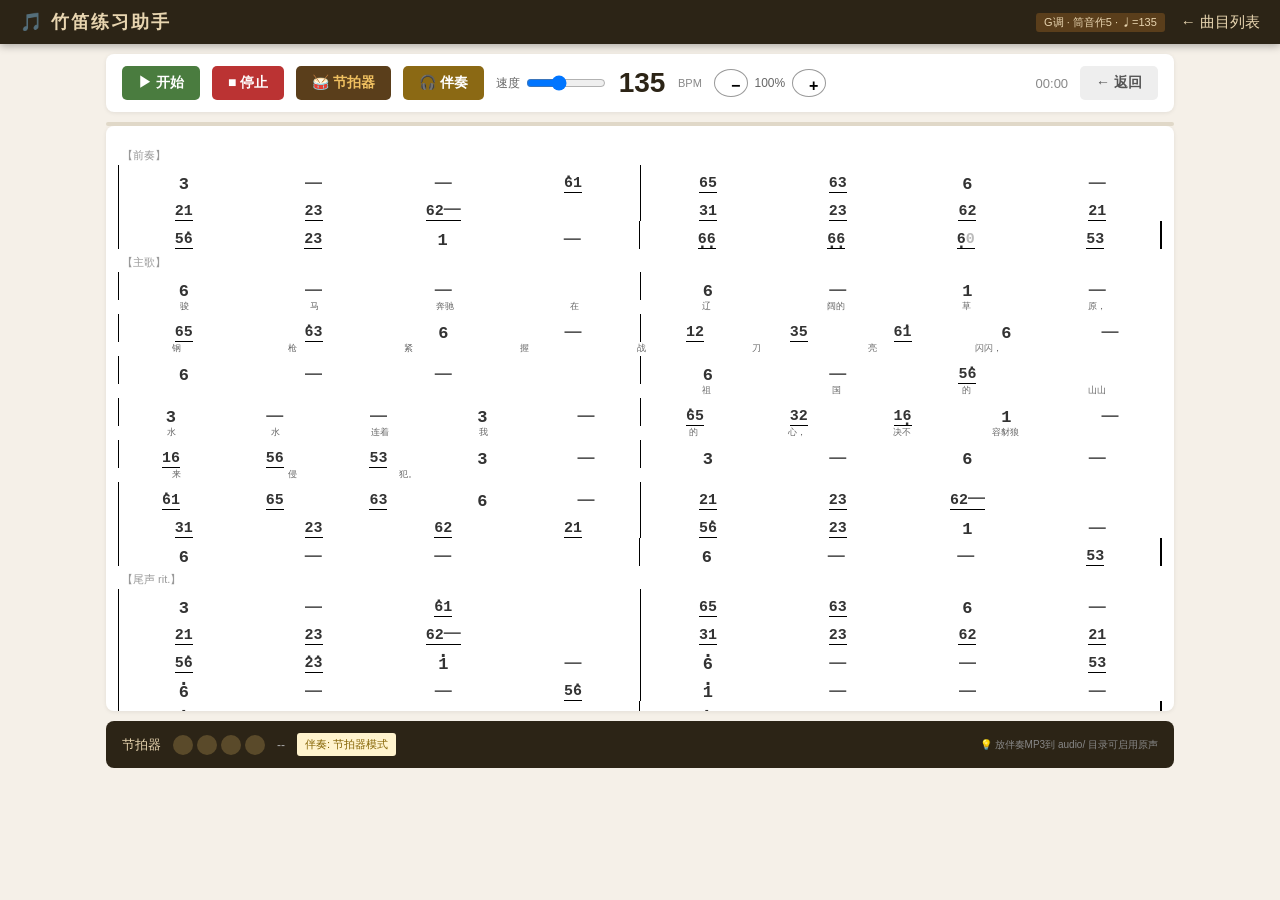
==== player.html @ 66eef307 "Add player.html" ====
<!DOCTYPE html>
<html lang="zh-CN">
<head>
<meta charset="UTF-8">
<meta name="viewport" content="width=device-width,initial-scale=1.0">
<title>竹笛练习 - 曲谱播放</title>
<link rel="stylesheet" href="css/style.css">
</head>
<body>

<nav class="nav">
  <span class="brand">🎵 竹笛练习助手</span>
  <span class="tag" id="navTag">G调 · 筒音作5</span>
  <a href="index.html">← 曲目列表</a>
</nav>

<div class="player-page">

  <!-- 控制栏 -->
  <div class="ctrl-bar">
    <button class="btn-play" id="btnPlay" onclick="togglePlay()">▶ 开始</button>
    <button class="btn-stop" id="btnStop" onclick="stopAll()">■ 停止</button>
    <button class="btn-metro" id="btnMetroOnly" onclick="toggleMetroOnly()">🥁 节拍器</button>
    <button class="btn-accomp" id="btnAccomp" onclick="toggleAccomp()">🎧 伴奏</button>

    <div class="ctrl-group">
      <label>速度</label>
      <input type="range" id="bpmSlider" min="30" max="300" value="135" oninput="changeBpm(this.value)">
      <span class="bpm-display" id="bpmDisplay">135</span>
      <span style="font-size:11px;color:#888;">BPM</span>
    </div>

    <div class="zoom-ctrl">
      <button onclick="zoomOut()">−</button><span class="zoom-val" id="zoomVal">100%</span><button onclick="zoomIn()">+</button>
    </div>

    <span class="time-info" id="timeInfo">00:00</span>

    <button class="btn-back" onclick="window.location.href='index.html'">← 返回</button>
  </div>

  <!-- 进度条 -->
  <div class="progress-bar" id="progressBar" onclick="seekProgress(event)">
    <div class="progress-fill" id="progressFill" style="width:0%"></div>
  </div>

  <!-- 曲谱区域 -->
  <div class="score-wrap" id="scoreWrap">
    <div class="score-inner" id="scoreInner"></div>
  </div>

  <!-- 节拍器指示灯 -->
  <div class="metro-panel" id="metroPanel">
    <span style="font-size:13px;">节拍器</span>
    <div class="leds" id="leds">
      <span class="led"></span><span class="led"></span>
      <span class="led"></span><span class="led"></span>
    </div>
    <span id="beatCounter" style="font-size:12px;color:#aaa;">--</span>
    <span id="accompStatus" class="accomp-status none">伴奏: 节拍器模式</span>
    <span style="font-size:10px;color:#888;margin-left:auto;">💡 放伴奏MP3到 audio/ 目录可启用原声</span>
  </div>

</div>

<script src="js/songs.js"></script>
<script src="js/jianpu.js"></script>
<script src="js/metronome.js"></script>
<script src="js/player.js"></script>

<script>
// ====== 初始化 ======
const params = new URLSearchParams(window.location.search);
const songIdx = parseInt(params.get('s')) || 0;
const song = SONGS[songIdx];

document.title = song.title + ' - 竹笛练习';
document.getElementById('bpmSlider').value = song.tempo;
document.getElementById('bpmDisplay').textContent = song.tempo;

// 初始化三大模块
const renderer = new JianpuRenderer('scoreInner');
const metro = new Metronome();
const player = new AccompanimentPlayer();
player.init(metro);
player.tempo = song.tempo;

// 渲染曲谱
renderer.render(song);
const totalBeats = renderer.getTotalBeats(song);
player.totalBeats = totalBeats;

// ====== 节拍器指示灯 ======
const leds = document.querySelectorAll('#leds .led');
const beatsPerBar = song.timeSig[0];
// 只显示需要的LED数
leds.forEach((led, i) => { if (i >= beatsPerBar) led.style.display = 'none'; });

function updateLeds(beatInBar) {
  leds.forEach((led, i) => {
    led.classList.remove('on', 'accent');
    if (i === beatInBar) {
      led.classList.add('on');
      if (i === 0) led.classList.add('accent');
    }
  });
}

// ====== 节拍器回调 → 光标 + LED ======
metro.onBeat = (globalBeat, beatInBar, barNum) => {
  if (globalBeat < 0 || globalBeat >= totalBeats) return;
  renderer.highlightBeat(globalBeat);
  updateLeds(beatInBar);
  document.getElementById('beatCounter').textContent =
    '第' + (barNum + 1) + '小节 · 第' + (beatInBar + 1) + '拍';

  // 更新进度条
  const pct = ((globalBeat / totalBeats) * 100).toFixed(1);
  document.getElementById('progressFill').style.width = pct + '%';

  // 自动滚动（每隔一定拍数）
  if (globalBeat % (beatsPerBar * 2) === 0) {
    renderer.scrollToBeat(globalBeat);
  }
};

// ====== 播放器时间回调 ======
player.onTimeUpdate = (elapsed, beat, timeStr) => {
  document.getElementById('timeInfo').textContent = timeStr;
};

// ====== 控制函数 ======
let playState = 'stopped'; // 'stopped' | 'metronome' | 'accompaniment'

function togglePlay() {
  const btn = document.getElementById('btnPlay');
  if (playState === 'stopped') {
    // 开始播放
    metro.init();
    playState = 'metronome';
    player.mode = 'metronome';
    player.start({ tempo: song.tempo, totalBeats, mode: 'metronome' });
    btn.textContent = '⏸ 暂停';
    btn.className = 'btn-stop';
    document.getElementById('accompStatus').textContent = '伴奏: 节拍器模式';
    document.getElementById('accompStatus').className = 'accomp-status none';
  } else {
    // 暂停
    player.stop();
    playState = 'stopped';
    btn.textContent = '▶ 开始';
    btn.className = 'btn-play';
    updateLeds(-1);
    document.getElementById('beatCounter').textContent = '--';
  }
}

function stopAll() {
  player.stop();
  metro.reset();
  playState = 'stopped';
  document.getElementById('btnPlay').textContent = '▶ 开始';
  document.getElementById('btnPlay').className = 'btn-play';
  renderer.highlightBeat(-1);
  updateLeds(-1);
  document.getElementById('beatCounter').textContent = '--';
  document.getElementById('progressFill').style.width = '0%';
  document.getElementById('timeInfo').textContent = '00:00';
}

function toggleMetroOnly() {
  if (playState !== 'metronome') {
    stopAll();
    metro.init();
    playState = 'metronome';
    player.mode = 'metronome';
    player.start({ tempo: song.tempo, totalBeats, mode: 'metronome' });
    document.getElementById('btnPlay').textContent = '⏸ 暂停';
    document.getElementById('btnPlay').className = 'btn-stop';
    document.getElementById('accompStatus').textContent = '伴奏: 节拍器模式';
    document.getElementById('accompStatus').className = 'accomp-status none';
  }
}

async function toggleAccomp() {
  // 尝试加载伴奏文件
  const accompUrl = 'audio/' + song.id + '.mp3';
  const btn = document.getElementById('btnAccomp');

  if (playState === 'accompaniment') {
    stopAll();
    document.getElementById('accompStatus').textContent = '伴奏: 已停止';
    document.getElementById('accompStatus').className = 'accomp-status none';
    return;
  }

  btn.textContent = '🎧 加载中...';
  const loaded = await player.loadAudio(accompUrl);

  if (loaded) {
    stopAll();
    playState = 'accompaniment';
    player.mode = 'accompaniment';
    player.start({ tempo: song.tempo, totalBeats, mode: 'accompaniment' });
    document.getElementById('btnPlay').textContent = '⏸ 暂停';
    document.getElementById('btnPlay').className = 'btn-stop';
    document.getElementById('accompStatus').textContent = '伴奏: ✅ 原声伴奏';
    document.getElementById('accompStatus').className = 'accomp-status ok';
  } else {
    // 降级到节拍器
    btn.textContent = '🎧 伴奏';
    document.getElementById('accompStatus').textContent = '伴奏: ⚠ 未找到文件，用节拍器';
    document.getElementById('accompStatus').className = 'accomp-status none';
    if (playState === 'stopped') toggleMetroOnly();
  }
}

function changeBpm(val) {
  const bpm = parseInt(val);
  document.getElementById('bpmDisplay').textContent = bpm;
  song.tempo = bpm;
  if (metro) metro.setBpm(bpm);
  if (player) {
    player.tempo = bpm;
    player.totalBeats = totalBeats;
  }
}

function zoomIn() {
  const current = renderer.scale;
  renderer.setScale(Math.min(2.0, current + 0.1));
  document.getElementById('zoomVal').textContent = Math.round(renderer.scale * 100) + '%';
}

function zoomOut() {
  const current = renderer.scale;
  renderer.setScale(Math.max(0.5, current - 0.1));
  document.getElementById('zoomVal').textContent = Math.round(renderer.scale * 100) + '%';
}

function seekProgress(e) {
  const bar = document.getElementById('progressBar');
  const rect = bar.getBoundingClientRect();
  const pct = (e.clientX - rect.left) / rect.width;
  const targetBeat = Math.floor(pct * totalBeats);
  player.seekTo(targetBeat);
  document.getElementById('progressFill').style.width = (pct * 100).toFixed(1) + '%';
}

// ====== 键盘快捷键 ======
document.addEventListener('keydown', e => {
  switch(e.code) {
    case 'Space':
      e.preventDefault();
      togglePlay();
      break;
    case 'Escape':
      stopAll();
      break;
    case 'ArrowLeft':
      e.preventDefault();
      player.seekTo(Math.max(0, player.currentGlobalBeat - beatsPerBar));
      break;
    case 'ArrowRight':
      e.preventDefault();
      player.seekTo(Math.min(totalBeats - 1, player.currentGlobalBeat + beatsPerBar));
      break;
  }
});

// ====== 标题显示 ======
document.getElementById('navTag').textContent = 'G调 · 筒音作5 · ♩=' + song.tempo;

console.log('🎵 竹笛练习助手已就绪');
console.log('  曲目:', song.title);
console.log('  调性: 1=G  筒音作5');
console.log('  总拍数:', totalBeats);
console.log('  空格=播放/暂停  Esc=停止  ←→=跳转');
console.log('  放伴奏MP3到 audio/ 文件夹即可启用原声伴奏');
</script>

</body>
</html>
---- css/style.css ----
/* ====== 竹笛练习网站 v1.0 ====== */
*{margin:0;padding:0;box-sizing:border-box;}
body{
  font-family:"Microsoft YaHei","SimHei","PingFang SC",sans-serif;
  background:#f5f0e8;color:#333;min-height:100vh;
}

/* ---- 导航 ---- */
.nav{
  background:#2c2416;color:#e8d5b0;padding:10px 20px;
  display:flex;align-items:center;gap:16px;flex-wrap:wrap;
  box-shadow:0 2px 8px rgba(0,0,0,0.3);
}
.nav a{color:#e8d5b0;text-decoration:none;font-size:15px;}
.nav a:hover{color:#f0c060;}
.nav .brand{font-size:18px;font-weight:bold;letter-spacing:2px;margin-right:auto;}
.nav .tag{font-size:11px;background:#5a3e1b;padding:2px 8px;border-radius:3px;}

/* ---- 主页 ---- */
.home{max-width:800px;margin:30px auto;padding:0 16px;}
.home h2{text-align:center;margin-bottom:20px;font-size:22px;color:#2c2416;}
.song-list{display:flex;flex-direction:column;gap:12px;}
.song-card{
  background:#fff;border-radius:8px;padding:18px 20px;
  box-shadow:0 2px 6px rgba(0,0,0,0.08);
  cursor:pointer;transition:all 0.2s;
  display:flex;justify-content:space-between;align-items:center;
  border-left:4px solid #8b6914;
}
.song-card:hover{box-shadow:0 4px 14px rgba(0,0,0,0.15);transform:translateY(-2px);}
.song-card .info{}
.song-card .title{font-size:19px;font-weight:bold;color:#2c2416;}
.song-card .meta{font-size:12px;color:#888;margin-top:3px;}
.song-card .arrow{font-size:22px;color:#8b6914;}

/* ---- 播放页 ---- */
.player-page{max-width:1100px;margin:0 auto;padding:10px 16px 30px;}

/* 顶部控制栏 */
.ctrl-bar{
  background:#fff;border-radius:8px;padding:12px 16px;margin-bottom:10px;
  box-shadow:0 1px 4px rgba(0,0,0,0.08);
  display:flex;align-items:center;gap:12px;flex-wrap:wrap;
}
.ctrl-bar button{
  padding:8px 16px;border:none;border-radius:5px;
  font-size:14px;cursor:pointer;font-weight:bold;
  transition:all 0.15s;
}
.btn-play{background:#4a7c3f;color:#fff;}
.btn-play:hover{background:#3d6634;}
.btn-stop{background:#b33;color:#fff;}
.btn-stop:hover{background:#922;}
.btn-metro{background:#5a3e1b;color:#f0c060;}
.btn-metro:hover{background:#4a3216;}
.btn-back{background:#eee;color:#555;}
.btn-back:hover{background:#ddd;}
.btn-accomp{background:#8b6914;color:#fff;}
.btn-accomp:hover{background:#6b5010;}

.ctrl-group{display:flex;align-items:center;gap:6px;}
.ctrl-group label{font-size:12px;color:#666;white-space:nowrap;}
.ctrl-group input[type=range]{width:80px;cursor:pointer;}
.ctrl-group .val{font-size:13px;font-weight:bold;min-width:36px;text-align:center;}

/* 速度/BPM显示 */
.bpm-display{font-size:28px;font-weight:bold;color:#2c2416;min-width:60px;text-align:center;}

/* 时间/进度 */
.time-info{font-size:13px;color:#888;margin-left:auto;}
.progress-bar{
  width:100%;height:4px;background:#e0d8c8;border-radius:2px;
  margin-top:4px;position:relative;cursor:pointer;
}
.progress-fill{height:100%;background:#8b6914;border-radius:2px;transition:width 0.1s;}

/* 缩放控制 */
.zoom-ctrl{display:flex;align-items:center;gap:4px;}
.zoom-ctrl button{
  width:28px;height:28px;border-radius:50%;border:1.5px solid #999;
  background:#fff;font-size:16px;cursor:pointer;line-height:1;
}
.zoom-ctrl button:hover{background:#eee;}
.zoom-val{font-size:12px;color:#666;min-width:36px;text-align:center;}

/* 曲谱容器 */
.score-wrap{
  background:#fff;border-radius:8px;padding:16px 12px;
  box-shadow:0 1px 4px rgba(0,0,0,0.08);
  overflow:auto;max-height:65vh;
}
.score-inner{min-width:fit-content;transition:transform 0.2s;}

/* ---- 简谱渲染样式 ---- */
.jp-section{font-size:11px;color:#999;margin:6px 0 2px;padding-left:4px;}
.jp-sys{
  display:flex;align-items:flex-end;margin:0;
  border-left:1.5px solid #000;height:28px;
}
.jp-sys.end{border-right:2.5px solid #000;}
.jp-bar{display:flex;flex:1;align-items:flex-end;}
.jp-bl{width:1.2px;background:#000;flex-shrink:0;align-self:stretch;margin:0 2px;}
.jp-beat{
  flex:1;display:flex;align-items:flex-end;justify-content:center;
  position:relative;min-width:18px;padding:0 1px;
  transition:background 0.15s;
}
.jp-beat.active{background:#ffe08a;border-radius:2px;}

.jp-note{
  display:inline-block;font-size:17px;font-weight:bold;
  font-family:"Courier New",Consolas,monospace;
  line-height:1;position:relative;min-width:9px;text-align:center;
}
.jp-note.rest{color:#bbb;}
.jp-note.hi::after{
  content:"·";position:absolute;top:-10px;left:50%;
  transform:translateX(-50%);font-size:20px;font-weight:bold;
}
.jp-note.lo::after{
  content:"·";position:absolute;bottom:-10px;left:50%;
  transform:translateX(-50%);font-size:20px;font-weight:bold;
}
.jp-hold{font-size:17px;font-weight:bold;color:#555;}
.jp-empty{min-width:12px;}
.jp-one .jp-note{font-size:17px;}
.jp-sub{display:inline-flex;align-items:flex-end;}
.jp-sub .jp-note{font-size:15px;}
.jp-sub .jp-note.hi::after{font-size:17px;top:-8px;}
.jp-sub .jp-note.lo::after{font-size:17px;bottom:-8px;}
.ul{border-bottom:1.8px solid #000;padding-bottom:1px;}

.jp-lr{
  display:flex;margin:0 0 2px;
  border-left:1.5px solid transparent;height:12px;
}
.jp-lr.end{border-right:2.5px solid transparent;}
.jp-lb{
  flex:1;display:flex;align-items:center;justify-content:center;
  font-size:9px;color:#666;line-height:1;min-width:0;
  overflow:hidden;white-space:nowrap;
}

/* 技法标注 */
.jp-tech{
  position:absolute;top:-11px;font-size:7px;color:#b33;
  white-space:nowrap;pointer-events:none;
  font-family:"Microsoft YaHei","SimHei",sans-serif;
}

/* ---- 节拍器面板 ---- */
.metro-panel{
  background:#2c2416;color:#e8d5b0;border-radius:8px;
  padding:12px 16px;margin-top:10px;
  display:flex;align-items:center;gap:12px;flex-wrap:wrap;
}
.metro-panel .leds{display:flex;gap:4px;}
.metro-panel .led{
  width:20px;height:20px;border-radius:50%;
  background:#5a4a2a;transition:background 0.08s;
}
.metro-panel .led.on{background:#f0c060;box-shadow:0 0 8px #f0c060;}
.metro-panel .led.accent{background:#f08030;}

/* ---- 伴奏文件提示 ---- */
.accomp-status{
  font-size:11px;padding:4px 8px;border-radius:3px;
}
.accomp-status.ok{background:#d4edda;color:#155724;}
.accomp-status.none{background:#fff3cd;color:#856404;}

/* 响应式 */
@media(max-width:600px){
  .ctrl-bar{gap:6px;padding:8px;}
  .ctrl-bar button{padding:6px 10px;font-size:12px;}
  .jp-note{font-size:14px;}
  .jp-sub .jp-note{font-size:12px;}
}
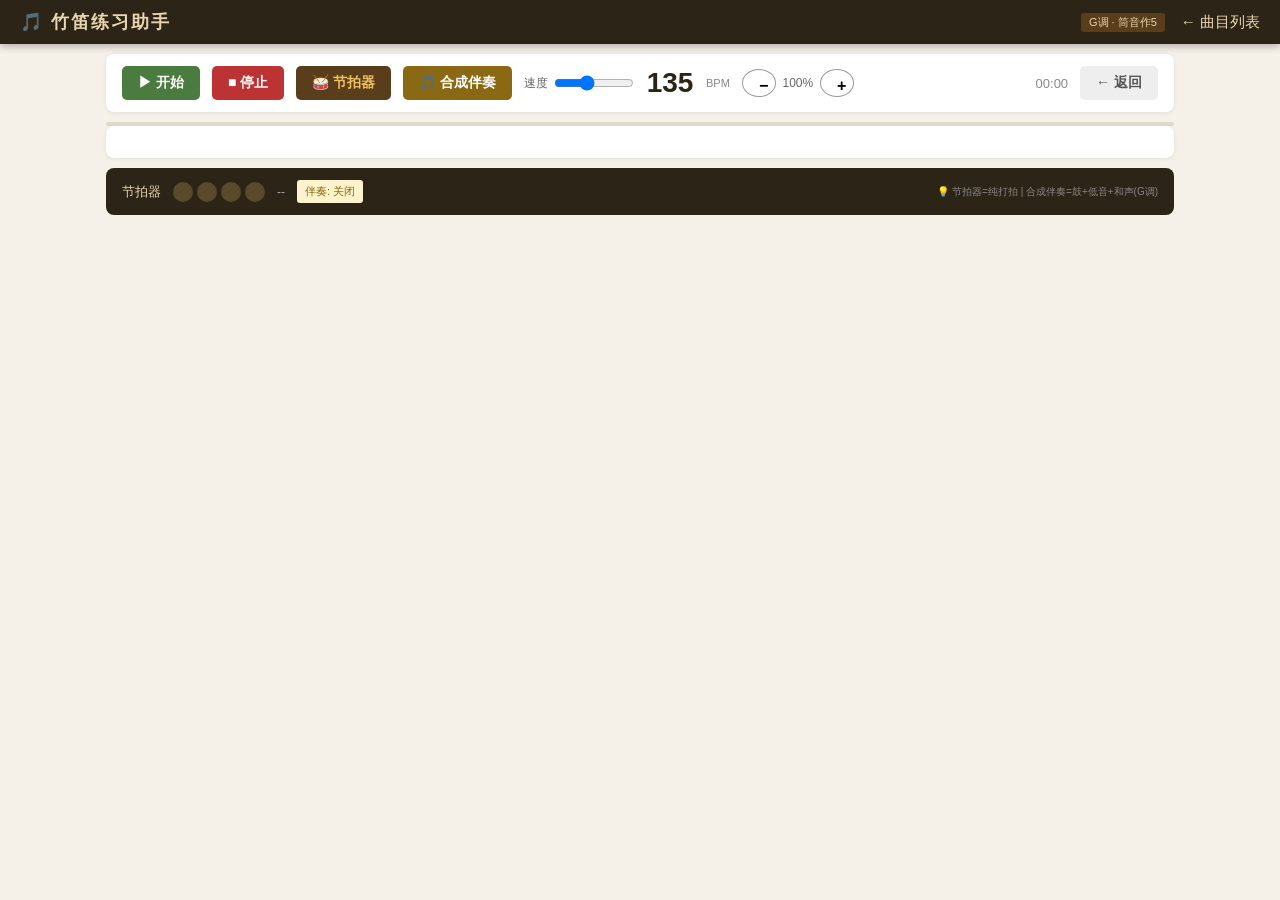
==== commit d15a5350: "Update player.html - add synth accompaniment" ====
--- a/player.html
+++ b/player.html
@@ -1,8 +1,7 @@
 <!DOCTYPE html>
 <html lang="zh-CN">
 <head>
-<meta charset="UTF-8">
-<meta name="viewport" content="width=device-width,initial-scale=1.0">
+<meta charset="UTF-8"><meta name="viewport" content="width=device-width,initial-scale=1.0">
 <title>竹笛练习 - 曲谱播放</title>
 <link rel="stylesheet" href="css/style.css">
 </head>
@@ -16,12 +15,11 @@
 
 <div class="player-page">
 
-  <!-- 控制栏 -->
   <div class="ctrl-bar">
     <button class="btn-play" id="btnPlay" onclick="togglePlay()">▶ 开始</button>
     <button class="btn-stop" id="btnStop" onclick="stopAll()">■ 停止</button>
     <button class="btn-metro" id="btnMetroOnly" onclick="toggleMetroOnly()">🥁 节拍器</button>
-    <button class="btn-accomp" id="btnAccomp" onclick="toggleAccomp()">🎧 伴奏</button>
+    <button class="btn-accomp" id="btnAccomp" onclick="toggleAccomp()">🎵 合成伴奏</button>
 
     <div class="ctrl-group">
       <label>速度</label>
@@ -35,21 +33,17 @@
     </div>
 
     <span class="time-info" id="timeInfo">00:00</span>
-
     <button class="btn-back" onclick="window.location.href='index.html'">← 返回</button>
   </div>
 
-  <!-- 进度条 -->
   <div class="progress-bar" id="progressBar" onclick="seekProgress(event)">
     <div class="progress-fill" id="progressFill" style="width:0%"></div>
   </div>
 
-  <!-- 曲谱区域 -->
   <div class="score-wrap" id="scoreWrap">
     <div class="score-inner" id="scoreInner"></div>
   </div>
 
-  <!-- 节拍器指示灯 -->
   <div class="metro-panel" id="metroPanel">
     <span style="font-size:13px;">节拍器</span>
     <div class="leds" id="leds">
@@ -57,8 +51,8 @@
       <span class="led"></span><span class="led"></span>
     </div>
     <span id="beatCounter" style="font-size:12px;color:#aaa;">--</span>
-    <span id="accompStatus" class="accomp-status none">伴奏: 节拍器模式</span>
-    <span style="font-size:10px;color:#888;margin-left:auto;">💡 放伴奏MP3到 audio/ 目录可启用原声</span>
+    <span id="accompStatus" class="accomp-status none">伴奏: 关闭</span>
+    <span style="font-size:10px;color:#888;margin-left:auto;">💡 节拍器=纯打拍 | 合成伴奏=鼓+低音+和声(G调)</span>
   </div>
 
 </div>
@@ -66,10 +60,10 @@
 <script src="js/songs.js"></script>
 <script src="js/jianpu.js"></script>
 <script src="js/metronome.js"></script>
+<script src="js/accompaniment.js"></script>
 <script src="js/player.js"></script>
 
 <script>
-// ====== 初始化 ======
 const params = new URLSearchParams(window.location.search);
 const songIdx = parseInt(params.get('s')) || 0;
 const song = SONGS[songIdx];
@@ -78,86 +72,77 @@
 document.getElementById('bpmSlider').value = song.tempo;
 document.getElementById('bpmDisplay').textContent = song.tempo;
 
-// 初始化三大模块
 const renderer = new JianpuRenderer('scoreInner');
 const metro = new Metronome();
+const synth = new SynthAccompaniment();
 const player = new AccompanimentPlayer();
 player.init(metro);
 player.tempo = song.tempo;
 
-// 渲染曲谱
 renderer.render(song);
 const totalBeats = renderer.getTotalBeats(song);
 player.totalBeats = totalBeats;
 
-// ====== 节拍器指示灯 ======
+// LED
 const leds = document.querySelectorAll('#leds .led');
 const beatsPerBar = song.timeSig[0];
-// 只显示需要的LED数
 leds.forEach((led, i) => { if (i >= beatsPerBar) led.style.display = 'none'; });
 
 function updateLeds(beatInBar) {
   leds.forEach((led, i) => {
-    led.classList.remove('on', 'accent');
-    if (i === beatInBar) {
-      led.classList.add('on');
-      if (i === 0) led.classList.add('accent');
-    }
+    led.classList.remove('on','accent');
+    if (i === beatInBar) { led.classList.add('on'); if (i===0) led.classList.add('accent'); }
   });
 }
 
-// ====== 节拍器回调 → 光标 + LED ======
+// 光标 + LED 回调（节拍器模式用）
 metro.onBeat = (globalBeat, beatInBar, barNum) => {
   if (globalBeat < 0 || globalBeat >= totalBeats) return;
+  updateUI(globalBeat, beatInBar, barNum);
+};
+
+// 合成伴奏的回调
+synth.onBeat = (globalBeat, beatInBar, barNum) => {
+  if (globalBeat < 0 || globalBeat >= totalBeats) return;
+  updateUI(globalBeat, beatInBar, barNum);
+};
+
+function updateUI(globalBeat, beatInBar, barNum) {
   renderer.highlightBeat(globalBeat);
   updateLeds(beatInBar);
   document.getElementById('beatCounter').textContent =
     '第' + (barNum + 1) + '小节 · 第' + (beatInBar + 1) + '拍';
-
-  // 更新进度条
   const pct = ((globalBeat / totalBeats) * 100).toFixed(1);
   document.getElementById('progressFill').style.width = pct + '%';
-
-  // 自动滚动（每隔一定拍数）
   if (globalBeat % (beatsPerBar * 2) === 0) {
     renderer.scrollToBeat(globalBeat);
   }
-};
-
-// ====== 播放器时间回调 ======
+}
+
 player.onTimeUpdate = (elapsed, beat, timeStr) => {
   document.getElementById('timeInfo').textContent = timeStr;
 };
 
-// ====== 控制函数 ======
-let playState = 'stopped'; // 'stopped' | 'metronome' | 'accompaniment'
+// ====== 控制状态 ======
+let playState = 'stopped'; // 'stopped' | 'metronome' | 'synth'
 
 function togglePlay() {
   const btn = document.getElementById('btnPlay');
   if (playState === 'stopped') {
-    // 开始播放
     metro.init();
     playState = 'metronome';
-    player.mode = 'metronome';
-    player.start({ tempo: song.tempo, totalBeats, mode: 'metronome' });
-    btn.textContent = '⏸ 暂停';
-    btn.className = 'btn-stop';
-    document.getElementById('accompStatus').textContent = '伴奏: 节拍器模式';
+    metro.start(song.tempo, beatsPerBar);
+    btn.textContent = '⏸ 暂停'; btn.className = 'btn-stop';
+    document.getElementById('accompStatus').textContent = '伴奏: 关闭（节拍器模式）';
     document.getElementById('accompStatus').className = 'accomp-status none';
   } else {
-    // 暂停
-    player.stop();
-    playState = 'stopped';
-    btn.textContent = '▶ 开始';
-    btn.className = 'btn-play';
-    updateLeds(-1);
-    document.getElementById('beatCounter').textContent = '--';
+    stopAll();
   }
 }
 
 function stopAll() {
-  player.stop();
-  metro.reset();
+  metro.stop(); metro.reset();
+  synth.stop();
   playState = 'stopped';
   document.getElementById('btnPlay').textContent = '▶ 开始';
   document.getElementById('btnPlay').className = 'btn-play';
@@ -173,46 +158,36 @@
     stopAll();
     metro.init();
     playState = 'metronome';
-    player.mode = 'metronome';
-    player.start({ tempo: song.tempo, totalBeats, mode: 'metronome' });
+    metro.start(song.tempo, beatsPerBar);
     document.getElementById('btnPlay').textContent = '⏸ 暂停';
     document.getElementById('btnPlay').className = 'btn-stop';
-    document.getElementById('accompStatus').textContent = '伴奏: 节拍器模式';
+    document.getElementById('accompStatus').textContent = '伴奏: 关闭（节拍器模式）';
     document.getElementById('accompStatus').className = 'accomp-status none';
   }
 }
 
-async function toggleAccomp() {
-  // 尝试加载伴奏文件
-  const accompUrl = 'audio/' + song.id + '.mp3';
-  const btn = document.getElementById('btnAccomp');
-
-  if (playState === 'accompaniment') {
+function toggleAccomp() {
+  const statusEl = document.getElementById('accompStatus');
+
+  if (playState === 'synth') {
     stopAll();
-    document.getElementById('accompStatus').textContent = '伴奏: 已停止';
-    document.getElementById('accompStatus').className = 'accomp-status none';
+    statusEl.textContent = '伴奏: 已停止';
+    statusEl.className = 'accomp-status none';
     return;
   }
 
-  btn.textContent = '🎧 加载中...';
-  const loaded = await player.loadAudio(accompUrl);
-
-  if (loaded) {
-    stopAll();
-    playState = 'accompaniment';
-    player.mode = 'accompaniment';
-    player.start({ tempo: song.tempo, totalBeats, mode: 'accompaniment' });
-    document.getElementById('btnPlay').textContent = '⏸ 暂停';
-    document.getElementById('btnPlay').className = 'btn-stop';
-    document.getElementById('accompStatus').textContent = '伴奏: ✅ 原声伴奏';
-    document.getElementById('accompStatus').className = 'accomp-status ok';
-  } else {
-    // 降级到节拍器
-    btn.textContent = '🎧 伴奏';
-    document.getElementById('accompStatus').textContent = '伴奏: ⚠ 未找到文件，用节拍器';
-    document.getElementById('accompStatus').className = 'accomp-status none';
-    if (playState === 'stopped') toggleMetroOnly();
-  }
+  // 改用合成伴奏：先停再启
+  stopAll();
+
+  const chordProg = SONG_CHORDS[song.id] || [6,3,6,3,6,6,3,6];
+  const style = SONG_STYLES[song.id] || 'march';
+
+  playState = 'synth';
+  synth.start(song.tempo, totalBeats, chordProg, style);
+  document.getElementById('btnPlay').textContent = '⏸ 暂停';
+  document.getElementById('btnPlay').className = 'btn-stop';
+  statusEl.textContent = '伴奏: 🎵 合成伴奏（鼓+低音+和声·G调）';
+  statusEl.className = 'accomp-status ok';
 }
 
 function changeBpm(val) {
@@ -220,21 +195,18 @@
   document.getElementById('bpmDisplay').textContent = bpm;
   song.tempo = bpm;
   if (metro) metro.setBpm(bpm);
-  if (player) {
-    player.tempo = bpm;
-    player.totalBeats = totalBeats;
+  if (synth && playState === 'synth') {
+    synth.stop();
+    synth.start(bpm, totalBeats, SONG_CHORDS[song.id], SONG_STYLES[song.id]);
   }
 }
 
 function zoomIn() {
-  const current = renderer.scale;
-  renderer.setScale(Math.min(2.0, current + 0.1));
+  renderer.setScale(Math.min(2.0, renderer.scale + 0.1));
   document.getElementById('zoomVal').textContent = Math.round(renderer.scale * 100) + '%';
 }
-
 function zoomOut() {
-  const current = renderer.scale;
-  renderer.setScale(Math.max(0.5, current - 0.1));
+  renderer.setScale(Math.max(0.5, renderer.scale - 0.1));
   document.getElementById('zoomVal').textContent = Math.round(renderer.scale * 100) + '%';
 }
 
@@ -243,41 +215,22 @@
   const rect = bar.getBoundingClientRect();
   const pct = (e.clientX - rect.left) / rect.width;
   const targetBeat = Math.floor(pct * totalBeats);
-  player.seekTo(targetBeat);
+  // 简化：跳到目标拍（重启时从该拍开始）
+  stopAll();
+  player.currentGlobalBeat = targetBeat;
   document.getElementById('progressFill').style.width = (pct * 100).toFixed(1) + '%';
 }
 
-// ====== 键盘快捷键 ======
 document.addEventListener('keydown', e => {
   switch(e.code) {
-    case 'Space':
-      e.preventDefault();
-      togglePlay();
-      break;
-    case 'Escape':
-      stopAll();
-      break;
-    case 'ArrowLeft':
-      e.preventDefault();
-      player.seekTo(Math.max(0, player.currentGlobalBeat - beatsPerBar));
-      break;
-    case 'ArrowRight':
-      e.preventDefault();
-      player.seekTo(Math.min(totalBeats - 1, player.currentGlobalBeat + beatsPerBar));
-      break;
+    case 'Space': e.preventDefault(); togglePlay(); break;
+    case 'Escape': stopAll(); break;
+    case 'ArrowLeft': e.preventDefault(); seekProgress({clientX: Math.max(0,(player.currentGlobalBeat/totalBeats-0.05))*document.getElementById('progressBar').getBoundingClientRect().width+document.getElementById('progressBar').getBoundingClientRect().left}); break;
+    case 'ArrowRight': e.preventDefault(); seekProgress({clientX: Math.min(1,(player.currentGlobalBeat/totalBeats+0.05))*document.getElementById('progressBar').getBoundingClientRect().width+document.getElementById('progressBar').getBoundingClientRect().left}); break;
   }
 });
 
-// ====== 标题显示 ======
 document.getElementById('navTag').textContent = 'G调 · 筒音作5 · ♩=' + song.tempo;
-
-console.log('🎵 竹笛练习助手已就绪');
-console.log('  曲目:', song.title);
-console.log('  调性: 1=G  筒音作5');
-console.log('  总拍数:', totalBeats);
-console.log('  空格=播放/暂停  Esc=停止  ←→=跳转');
-console.log('  放伴奏MP3到 audio/ 文件夹即可启用原声伴奏');
 </script>
-
 </body>
 </html>
